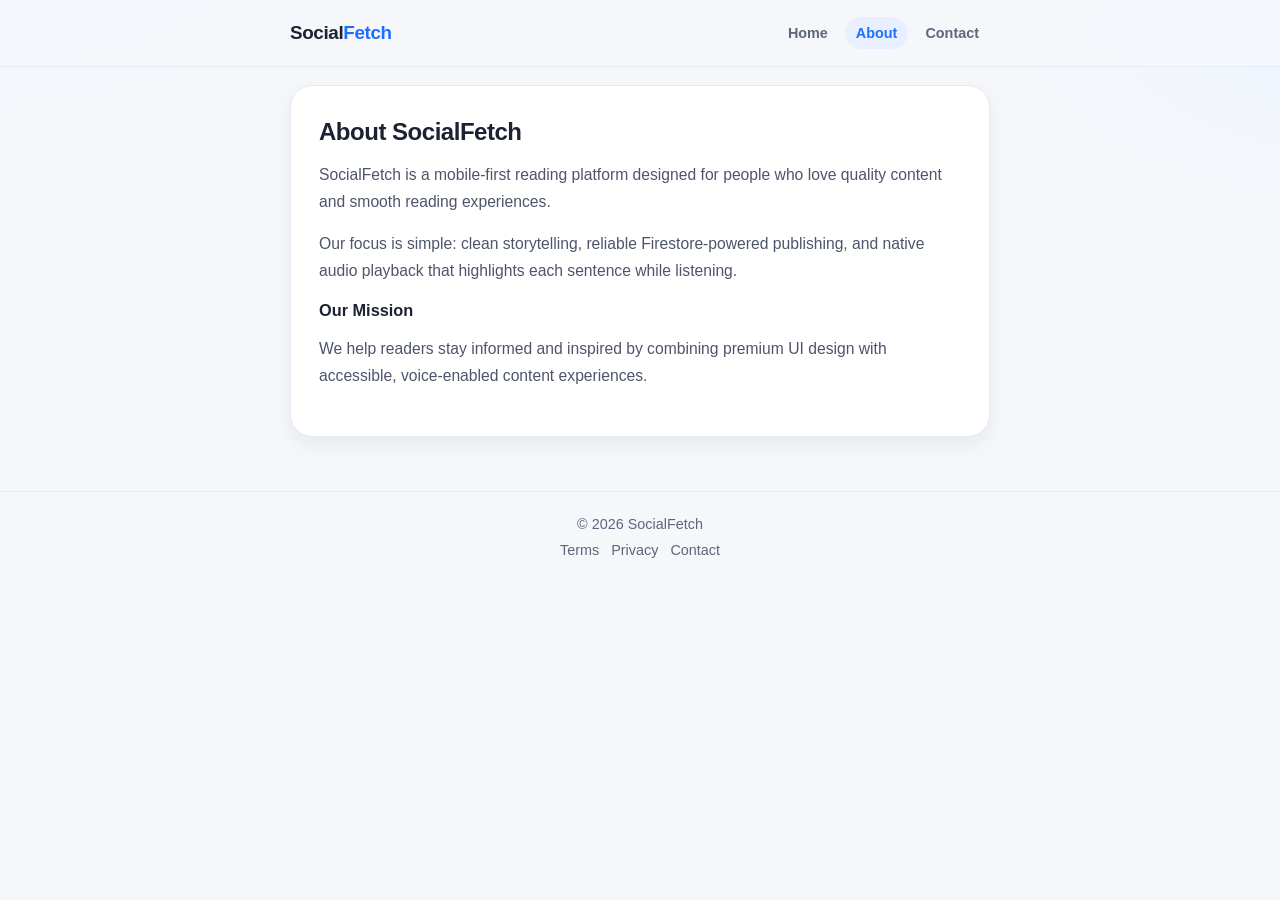
==== about.html @ 6606d96b "skeleton ready" ====
<!DOCTYPE html>
<html lang="en">
<head>
  <meta charset="UTF-8" />
  <meta name="viewport" content="width=device-width, initial-scale=1.0" />
  <title>SocialFetch | About</title>
  <meta name="description" content="Learn more about SocialFetch." />
  <link rel="stylesheet" href="assets/styles.css" />
</head>
<body data-page="about">
  <div id="site-header"></div>

  <main class="page-shell">
    <article class="content-page">
      <h1>About SocialFetch</h1>
      <p>SocialFetch is a mobile-first reading platform designed for people who love quality content and smooth reading experiences.</p>
      <p>Our focus is simple: clean storytelling, reliable Firestore-powered publishing, and native audio playback that highlights each sentence while listening.</p>
      <h2>Our Mission</h2>
      <p>We help readers stay informed and inspired by combining premium UI design with accessible, voice-enabled content experiences.</p>
    </article>
  </main>

  <div id="site-footer"></div>

  <script src="https://code.jquery.com/jquery-3.7.1.min.js"></script>
  <script type="module" src="assets/static-page.js"></script>
</body>
</html>
---- assets/styles.css ----
:root {
  --bg: #f5f7fb;
  --bg-soft: #eef3ff;
  --surface: #ffffff;
  --surface-soft: #f4f7fb;
  --text: #1d2233;
  --text-muted: #5f667a;
  --line: #e5eaf3;
  --brand: #1f6fff;
  --brand-soft: #e8f0ff;
  --shadow-sm: 0 8px 20px rgba(17, 24, 39, 0.06);
  --shadow-md: 0 18px 35px rgba(17, 24, 39, 0.1);
  --radius-xl: 22px;
  --radius-lg: 18px;
  --radius-md: 13px;
  --max-width: 700px;
}

* {
  box-sizing: border-box;
}

html,
body {
  margin: 0;
  padding: 0;
  min-height: 100%;
}

body {
  font-family: "Avenir Next", "Segoe UI", -apple-system, BlinkMacSystemFont, sans-serif;
  color: var(--text);
  background:
    radial-gradient(1100px 500px at -8% -12%, #eaf1ff 0%, transparent 45%),
    radial-gradient(900px 500px at 108% 0%, #edf3ff 0%, transparent 42%),
    var(--bg);
}

a {
  color: inherit;
  text-decoration: none;
}

.site-navbar {
  position: sticky;
  top: 0;
  z-index: 30;
  backdrop-filter: blur(12px);
  background: rgba(245, 247, 251, 0.84);
  border-bottom: 1px solid rgba(229, 234, 243, 0.9);
}

.navbar-inner {
  max-width: var(--max-width);
  margin: 0 auto;
  min-height: 66px;
  padding: 10px 14px;
  display: flex;
  align-items: center;
  justify-content: space-between;
  gap: 12px;
}

.logo {
  font-size: 1.18rem;
  font-weight: 700;
  letter-spacing: -0.02em;
}

.logo b {
  color: var(--brand);
  font-weight: 800;
}

.nav-links {
  display: flex;
  align-items: center;
  gap: 6px;
}

.nav-link {
  padding: 8px 11px;
  border-radius: 999px;
  color: var(--text-muted);
  font-size: 0.9rem;
  font-weight: 600;
  transition: all 0.2s ease;
}

.nav-link:hover {
  background: var(--surface);
  color: var(--text);
}

.nav-link.is-active {
  background: var(--brand-soft);
  color: var(--brand);
}

.page-shell {
  max-width: var(--max-width);
  margin: 0 auto;
  padding: 18px 14px 30px;
}

.page-title {
  margin: 2px 0 8px;
  font-size: 1.5rem;
  letter-spacing: -0.02em;
}

.page-subtitle {
  margin: 0 0 20px;
  color: var(--text-muted);
  line-height: 1.55;
}

.feed {
  display: grid;
  gap: 16px;
}

.card {
  background: var(--surface);
  border: 1px solid var(--line);
  border-radius: var(--radius-xl);
  overflow: hidden;
  box-shadow: var(--shadow-sm);
  opacity: 0;
  transform: translateY(10px);
  animation: fadeSlideIn 0.56s ease forwards;
}

.card-link {
  display: block;
}

.card-image-wrap {
  aspect-ratio: 16 / 9;
  background: #dfe5ef;
  overflow: hidden;
}

.card-image {
  width: 100%;
  height: 100%;
  object-fit: cover;
  display: block;
  transition: transform 0.5s ease;
}

.card-link:hover .card-image,
.card:hover .card-image {
  transform: scale(1.03);
}

.card-body {
  padding: 14px;
  display: grid;
  gap: 10px;
}

.card-audio {
  padding-top: 0;
}

.meta-row {
  display: flex;
  align-items: center;
  justify-content: space-between;
  gap: 10px;
  flex-wrap: wrap;
}

.badge {
  display: inline-flex;
  align-items: center;
  border-radius: 999px;
  padding: 5px 10px;
  font-size: 0.72rem;
  font-weight: 700;
  letter-spacing: 0.02em;
  text-transform: uppercase;
  background: var(--brand-soft);
  color: var(--brand);
}

.timestamp {
  font-size: 0.82rem;
  color: var(--text-muted);
  font-weight: 500;
}

.title {
  margin: 0;
  font-size: 1.16rem;
  line-height: 1.32;
  letter-spacing: -0.01em;
}

.excerpt {
  margin: 0;
  color: var(--text-muted);
  line-height: 1.56;
  font-size: 0.95rem;
}

.actions {
  display: flex;
  justify-content: flex-end;
  gap: 8px;
  flex-wrap: wrap;
}

.control-btn {
  border: 1px solid var(--line);
  background: var(--surface-soft);
  color: var(--text);
  border-radius: 999px;
  padding: 9px 14px;
  font-size: 0.86rem;
  font-weight: 700;
  letter-spacing: 0.01em;
  cursor: pointer;
  transition: all 0.2s ease;
  min-width: 72px;
}

.control-btn:hover:not(:disabled) {
  transform: translateY(-1px);
  border-color: #d7dcea;
  background: #ebeff8;
}

.control-btn:disabled {
  opacity: 0.45;
  cursor: not-allowed;
}

.play-btn {
  background: #edf3ff;
  border-color: #dce7ff;
  color: #195fe6;
}

.card.is-playing .play-btn,
.post-main.is-playing .play-btn {
  background: var(--brand);
  border-color: var(--brand);
  color: #fff;
}

.speech-content {
  margin-top: 2px;
  padding: 0 12px;
  max-height: 0;
  overflow: hidden;
  border-radius: var(--radius-md);
  background: #fbfcff;
  border: 1px solid transparent;
  opacity: 0;
  transition: max-height 0.35s ease, opacity 0.28s ease, padding 0.35s ease, border-color 0.3s ease;
  font-size: 0.92rem;
  line-height: 1.62;
  color: var(--text-muted);
  scroll-behavior: smooth;
}

.card.is-speaking .speech-content,
.post-main.is-speaking .speech-content {
  max-height: 240px;
  overflow-y: auto;
  opacity: 1;
  padding: 12px;
  border-color: #e8ecf5;
}

.sentence {
  border-radius: 6px;
  transition: background-color 0.24s ease, color 0.24s ease;
  padding: 0 2px;
}

.sentence.active {
  background: #fff1a8;
  color: #2f2a16;
}

.state {
  background: var(--surface);
  border: 1px solid var(--line);
  border-radius: var(--radius-xl);
  box-shadow: var(--shadow-sm);
  padding: 26px 18px;
  text-align: center;
  color: var(--text-muted);
  opacity: 0;
  transform: translateY(8px);
  animation: fadeSlideIn 0.45s ease forwards;
}

.state h3 {
  margin: 0 0 8px;
  color: var(--text);
  font-size: 1.05rem;
}

.state p {
  margin: 0;
  line-height: 1.55;
  font-size: 0.92rem;
}

.skeleton {
  pointer-events: none;
  overflow: hidden;
}

.skel-line,
.skel-image,
.skel-pill,
.skel-btn {
  position: relative;
  background: linear-gradient(90deg, #eef1f7 0%, #f7f9fd 50%, #eef1f7 100%);
  background-size: 220% 100%;
  animation: shimmer 1.25s infinite linear;
  border-radius: 10px;
}

.skel-image {
  width: 100%;
  aspect-ratio: 16 / 9;
  border-radius: 0;
}

.skel-line {
  height: 12px;
}

.skel-line.lg {
  height: 16px;
  width: 88%;
}

.skel-line.md {
  width: 68%;
}

.skel-line.sm {
  width: 54%;
}

.skel-pill {
  width: 90px;
  height: 26px;
  border-radius: 999px;
}

.skel-btn {
  width: 100px;
  height: 36px;
  border-radius: 999px;
  margin-left: auto;
}

.post-main {
  background: var(--surface);
  border: 1px solid var(--line);
  border-radius: var(--radius-xl);
  box-shadow: var(--shadow-sm);
  padding: 16px;
  opacity: 0;
  transform: translateY(10px);
  animation: fadeSlideIn 0.55s ease forwards;
}

.post-hero {
  aspect-ratio: 16 / 9;
  border-radius: var(--radius-lg);
  overflow: hidden;
  margin-bottom: 14px;
  background: #dfe5ef;
}

.post-title {
  margin: 6px 0 10px;
  font-family: "Iowan Old Style", "Palatino Linotype", "Book Antiqua", Palatino, serif;
  font-size: 1.82rem;
  line-height: 1.24;
  letter-spacing: -0.02em;
}

.post-reading {
  margin: 0;
  color: #3f465c;
  line-height: 1.95;
  font-size: 1.06rem;
}

.post-reading .sentence {
  padding: 0 3px;
}

.post-reading.speech-content {
  margin-top: 0;
  max-height: none;
  overflow: visible;
  opacity: 1;
  padding: 0;
  border: 0;
  background: transparent;
}

.post-actions {
  margin-top: 14px;
  justify-content: flex-start;
}

.content-page {
  background: var(--surface);
  border: 1px solid var(--line);
  border-radius: var(--radius-xl);
  box-shadow: var(--shadow-sm);
  padding: 20px 16px;
  opacity: 0;
  transform: translateY(10px);
  animation: fadeSlideIn 0.52s ease forwards;
}

.content-page h1 {
  margin: 2px 0 14px;
  font-size: 1.5rem;
  letter-spacing: -0.02em;
}

.content-page h2 {
  margin: 16px 0 8px;
  font-size: 1.02rem;
}

.content-page p,
.content-page li {
  color: #4e556b;
  line-height: 1.72;
  font-size: 0.98rem;
}

.site-footer {
  margin-top: 24px;
  padding: 24px 14px 26px;
  border-top: 1px solid rgba(229, 234, 243, 0.9);
}

.footer-inner {
  max-width: var(--max-width);
  margin: 0 auto;
  text-align: center;
  color: var(--text-muted);
  font-size: 0.9rem;
}

.footer-links {
  margin-top: 10px;
  display: inline-flex;
  align-items: center;
  gap: 12px;
}

.footer-links a {
  color: var(--text-muted);
}

.footer-links a:hover {
  color: var(--brand);
}

@keyframes shimmer {
  0% {
    background-position: 100% 0;
  }
  100% {
    background-position: -100% 0;
  }
}

@keyframes fadeSlideIn {
  to {
    opacity: 1;
    transform: translateY(0);
  }
}

@media (min-width: 720px) {
  .navbar-inner,
  .page-shell {
    padding-inline: 0;
  }

  .card-body,
  .post-main {
    padding: 18px;
  }

  .title {
    font-size: 1.28rem;
  }

  .excerpt {
    font-size: 1rem;
  }

  .post-title {
    font-size: 2.2rem;
  }

  .post-main {
    padding: 20px;
  }

  .content-page {
    padding: 30px 28px;
  }
}
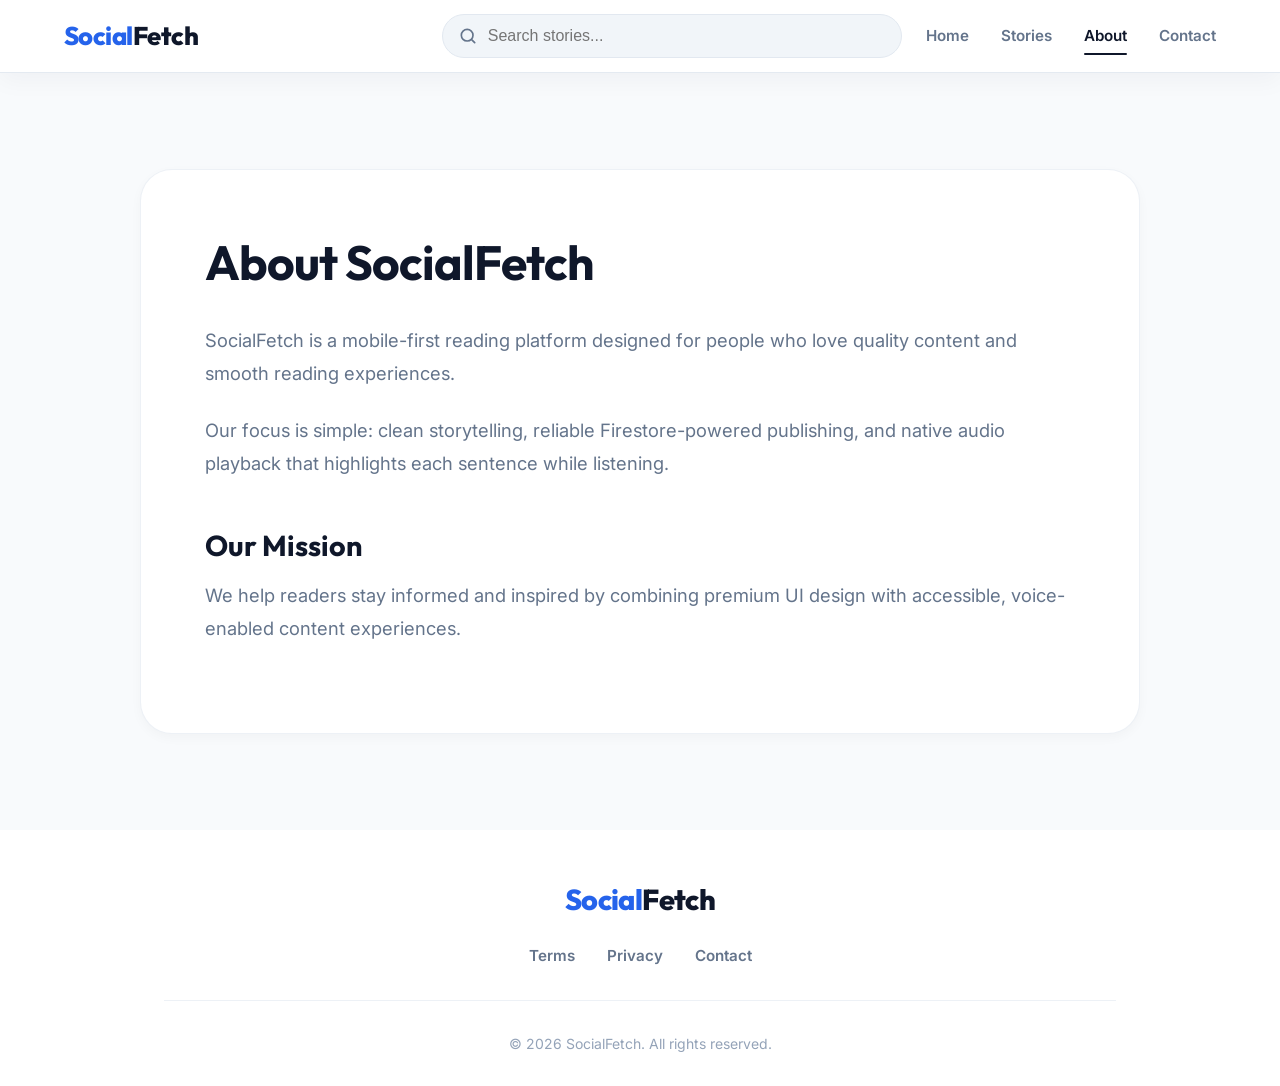
==== commit 7b9892f7: "backbone is ready" ====
--- a/about.html
+++ b/about.html
@@ -10,7 +10,7 @@
 <body data-page="about">
   <div id="site-header"></div>
 
-  <main class="page-shell">
+  <main class="container section-padding">
     <article class="content-page">
       <h1>About SocialFetch</h1>
       <p>SocialFetch is a mobile-first reading platform designed for people who love quality content and smooth reading experiences.</p>
--- a/assets/styles.css
+++ b/assets/styles.css
@@ -1,523 +1,1107 @@
+@import url('https://fonts.googleapis.com/css2?family=Inter:wght@400;500;600&family=Outfit:wght@600;700;800&display=swap');
+
 :root {
-  --bg: #f5f7fb;
-  --bg-soft: #eef3ff;
+  --primary: #2563eb;
+  --primary-dark: #1d4ed8;
+  --primary-light: #dbeafe;
+  --secondary: #0f172a; 
+  --accent: #0ea5e9;
+  --bg: #f8fafc; 
   --surface: #ffffff;
-  --surface-soft: #f4f7fb;
-  --text: #1d2233;
-  --text-muted: #5f667a;
-  --line: #e5eaf3;
-  --brand: #1f6fff;
-  --brand-soft: #e8f0ff;
-  --shadow-sm: 0 8px 20px rgba(17, 24, 39, 0.06);
-  --shadow-md: 0 18px 35px rgba(17, 24, 39, 0.1);
-  --radius-xl: 22px;
-  --radius-lg: 18px;
-  --radius-md: 13px;
-  --max-width: 700px;
+  --text: #1e293b;
+  --text-muted: #64748b;
+  --border: #e2e8f0;
+  
+  --shadow-sm: 0 4px 12px rgba(15, 23, 42, 0.03);
+  --shadow-md: 0 10px 30px -10px rgba(15, 23, 42, 0.06);
+  --shadow-lg: 0 20px 40px -15px rgba(15, 23, 42, 0.1);
+  
+  --radius-sm: 0.375rem;
+  --radius-md: 0.5rem;
+  --radius-lg: 0.75rem;
+  --radius-xl: 1rem;
+  --radius-2xl: 1.5rem;
+  --radius-3xl: 2rem;
+  
+  --space-1: 0.5rem;
+  --space-2: 1rem;
+  --space-3: 1.5rem;
+  --space-4: 2rem;
+  --space-5: 2.5rem;
+  --space-6: 3rem;
+  --max-width: 1000px; 
+  --header-height: 84px;
 }
 
 * {
   box-sizing: border-box;
-}
-
-html,
-body {
   margin: 0;
   padding: 0;
-  min-height: 100%;
+}
+
+html {
+  scroll-behavior: smooth;
 }
 
 body {
-  font-family: "Avenir Next", "Segoe UI", -apple-system, BlinkMacSystemFont, sans-serif;
+  font-family: 'Inter', -apple-system, BlinkMacSystemFont, sans-serif;
+  background-color: var(--bg);
   color: var(--text);
-  background:
-    radial-gradient(1100px 500px at -8% -12%, #eaf1ff 0%, transparent 45%),
-    radial-gradient(900px 500px at 108% 0%, #edf3ff 0%, transparent 42%),
-    var(--bg);
+  line-height: 1.5;
+  -webkit-font-smoothing: antialiased;
+}
+
+h1, h2, h3, h4 {
+  font-family: 'Outfit', sans-serif;
+  font-weight: 700;
+  color: var(--secondary);
+  line-height: 1.2;
 }
 
 a {
+  text-decoration: none;
   color: inherit;
-  text-decoration: none;
-}
-
-.site-navbar {
+  transition: all 0.25s ease;
+}
+
+button {
+  font-family: inherit;
+  cursor: pointer;
+  border: none;
+  background: none;
+}
+
+/* --- Layout --- */
+.container {
+  max-width: var(--max-width);
+  margin: 0 auto;
+  padding: 0 var(--space-3);
+}
+
+.section-padding {
+  padding: 4rem 0; 
+}
+
+.section-padding h2 {
+  margin-bottom: 2rem;
+}
+
+.section-padding {
+  border-bottom: none !important;
+}
+
+/* --- The "Floating Island" Navbar --- */
+.navbar {
+  width: 100%;
+  min-height: 72px;
+  margin: 0;
+  border-radius: 0;
+  background: rgba(255, 255, 255, 0.9);
+  backdrop-filter: blur(14px);
+  -webkit-backdrop-filter: blur(14px);
+  border-bottom: 1px solid rgba(226, 232, 240, 0.9);
+  box-shadow: 0 8px 24px rgba(15, 23, 42, 0.04);
   position: sticky;
   top: 0;
-  z-index: 30;
+  z-index: 100;
+  display: flex;
+  align-items: center;
+  transition: all 0.3s ease;
+}
+
+.navbar .container {
+  width: 100%;
+  max-width: 1200px;
+  padding: 0 1.5rem;
+}
+
+.nav-inner {
+  display: flex;
+  justify-content: flex-start;
+  align-items: center;
+  flex-wrap: nowrap;
+  gap: 1.25rem;
+  width: 100%;
+  min-height: 72px;
+  padding: 0;
+}
+
+.logo {
+  font-family: 'Outfit', sans-serif;
+  font-size: 1.6rem;
+  font-weight: 800;
+  color: var(--primary);
+  display: flex;
+  align-items: center;
+  letter-spacing: -0.02em;
+  margin-right: auto;
+  flex-shrink: 0;
+}
+
+.logo span {
+  color: var(--secondary);
+}
+
+.nav-search-wrapper {
+  position: relative;
+  display: flex;
+  order: initial;
+  flex: 0 1 460px;
+  max-width: 460px;
+  margin-bottom: 0;
+}
+
+.nav-search-icon {
+  position: absolute;
+  top: 50%;
+  left: 1rem;
+  transform: translateY(-50%);
+  color: #64748b;
+  width: 20px;
+  height: 20px;
+  display: inline-flex;
+}
+
+.nav-search-icon svg {
+  width: 100%;
+  height: 100%;
+}
+
+.nav-search-input {
+  width: 100%;
+  height: 44px;
+  border-radius: 999px;
+  border: 1px solid #e2e8f0;
+  background: #f1f5f9;
+  color: #0f172a;
+  padding: 0 1rem 0 2.8rem;
+  font-size: 1rem;
+  outline: none;
+  transition: border-color 0.2s ease, box-shadow 0.2s ease, background-color 0.2s ease;
+}
+
+.nav-search-input:focus {
+  background: #ffffff;
+  border-color: #bfdbfe;
+  box-shadow: 0 0 0 4px rgb(219 234 254 / 0.7);
+}
+
+.nav-links {
+  display: none;
+}
+
+@media (min-width: 768px) {
+  .nav-links {
+    display: flex;
+    gap: var(--space-4);
+    align-items: center;
+    margin-left: 0.25rem;
+  }
+}
+
+.nav-link {
+  position: relative;
+  font-weight: 600;
+  font-size: 0.95rem;
+  color: var(--text-muted);
+  padding: 0.375rem 0;
+}
+
+.nav-link::after {
+  content: "";
+  position: absolute;
+  left: 0;
+  bottom: -2px;
+  width: 100%;
+  height: 2px;
+  border-radius: 999px;
+  background: var(--secondary);
+  transform: scaleX(0);
+  transform-origin: left;
+  transition: transform 0.25s ease;
+}
+
+.nav-link:hover,
+.nav-link.active {
+  color: var(--secondary);
+}
+
+.nav-link:hover::after,
+.nav-link.active::after {
+  transform: scaleX(1);
+}
+
+.nav-story-filters {
+  display: flex;
+  justify-content: center;
+  gap: 0.75rem;
+  padding: 0.5rem 0 0.9rem;
+  border-top: 1px solid rgba(226, 232, 240, 0.8);
+}
+
+.navbar.has-filters {
+  border-radius: 0;
+}
+
+@media (max-width: 767px) {
+  .nav-inner {
+    min-height: 64px;
+    flex-wrap: wrap;
+    gap: 0.75rem;
+    padding: 0.5rem 0;
+    justify-content: space-between; /* Fixes alignment */
+  }
+
+  .logo {
+    margin-right: auto;
+  }
+
+  .nav-search-wrapper {
+    order: 3;
+    flex: 1 0 100%;
+    max-width: 100%;
+  }
+
+  .nav-story-filters {
+    justify-content: flex-start;
+    overflow-x: auto;
+    padding-bottom: 0.8rem;
+  }
+
+  .mobile-menu-btn {
+    align-self: center; /* Fixes alignment */
+    margin-top: 4px; /* Fixes alignment */
+  }
+}
+
+/* Mobile Menu */
+.mobile-menu-btn {
+  display: flex;
+  flex-direction: column;
+  gap: 5px;
+  width: 30px;
+  z-index: 110;
+}
+
+@media (min-width: 768px) {
+  .mobile-menu-btn {
+    display: none;
+  }
+}
+
+.mobile-menu-btn span {
+  display: block;
+  width: 100%;
+  height: 2px;
+  background-color: var(--secondary);
+  transition: all 0.3s ease;
+}
+
+/* Hamburger to X animation */
+.mobile-menu-btn.open span:nth-child(1) {
+  transform: translateY(7px) rotate(45deg);
+}
+.mobile-menu-btn.open span:nth-child(2) {
+  opacity: 0;
+}
+.mobile-menu-btn.open span:nth-child(3) {
+  transform: translateY(-7px) rotate(-45deg);
+}
+
+.mobile-drawer {
+  position: fixed;
+  top: 0;
+  right: -100%;
+  width: 80%;
+  height: 100vh;
+  background: rgba(255,255,255,0.95);
+  backdrop-filter: blur(20px);
+  -webkit-backdrop-filter: blur(20px);
+  z-index: 105;
+  padding: 7rem 2rem;
+  transition: right 0.4s cubic-bezier(0.16, 1, 0.3, 1);
+  box-shadow: -10px 0 40px rgba(0,0,0,0.05);
+  display: flex;
+  flex-direction: column;
+  gap: 2rem;
+}
+
+.mobile-drawer.open {
+  right: 0;
+}
+
+/* --- Modern Dribbble Parallelogram Hero Section --- */
+.hero {
+  position: relative;
+  overflow: hidden;
+  padding: calc(var(--space-6) * 3) 0 calc(var(--space-6) * 2.5);
+  background: transparent;
+}
+
+.hero::before {
+  content: '';
+  position: absolute;
+  top: -20%;
+  left: -10%;
+  width: 60vw;
+  height: 60vw;
+  background: radial-gradient(circle, rgba(37, 99, 235, 0.15) 0%, rgba(14, 165, 233, 0.05) 50%, transparent 70%);
+  filter: blur(80px);
+  z-index: -1;
+  pointer-events: none;
+}
+
+.hero::after {
+  content: '';
+  position: absolute;
+  bottom: -10%;
+  right: -5%;
+  width: 50vw;
+  height: 50vw;
+  background: radial-gradient(circle, rgba(14, 165, 233, 0.12) 0%, transparent 60%);
+  filter: blur(60px);
+  z-index: -1;
+  pointer-events: none;
+}
+
+.hero-grid {
+  display: grid;
+  grid-template-columns: 1fr 1.2fr;
+  align-items: start;
+  gap: var(--space-6);
+}
+
+.hero-text {
+  text-align: left;
+}
+
+.hero-title {
+  font-size: clamp(3rem, 5vw, 4.2rem);
+  margin-bottom: var(--space-2);
+  font-weight: 800;
+  letter-spacing: -0.03em;
+  color: var(--secondary);
+  line-height: 1.05;
+  max-width: 800px;
+}
+
+.hero-subtitle {
+  font-size: 1.25rem;
+  color: var(--text-muted);
+  max-width: 600px;
+  margin: 0 0 var(--space-5) 0;
+  line-height: 1.6;
+}
+
+.cta-button {
+  background: var(--secondary);
+  color: white;
+  padding: 1rem 2.5rem;
+  border-radius: 9999px;
+  font-weight: 600;
+  letter-spacing: 0.01em;
+  font-size: 1.05rem;
+  box-shadow: 0 10px 24px rgba(15, 23, 42, 0.2);
+  display: inline-flex;
+  align-items: center;
+  gap: 0.5rem;
+  border: 1px solid rgba(255, 255, 255, 0.1);
+  transition: all 0.3s cubic-bezier(0.4, 0, 0.2, 1);
+}
+
+.cta-button:hover {
+  transform: translateY(-3px) scale(1.02);
+  box-shadow: 0 14px 30px rgba(15, 23, 42, 0.3);
+  background: #000000;
+}
+
+.hero-visual {
+  display: flex;
+  height: 500px;
+  position: relative;
+  gap: 15px; 
+  margin-left: 0;
+  width: 100%;
+}
+
+.visual-card {
+  flex: 1;
+  position: relative;
+  height: 100%;
+  overflow: hidden;
+  clip-path: polygon(25% 0, 100% 0, 75% 100%, 0% 100%);
+  background: var(--surface);
+  transition: transform 0.4s cubic-bezier(0.16, 1, 0.3, 1), filter 0.4s ease;
+  border-radius: 0; 
+}
+
+.visual-card:nth-child(even) {
+  transform: translateY(15px);
+}
+.visual-card:nth-child(odd) {
+  transform: translateY(-15px);
+}
+
+.visual-card img {
+  width: 100%;
+  height: 100%;
+  object-fit: cover;
+  transform: scale(1.3); 
+  transition: transform 0.6s ease;
+  filter: grayscale(10%);
+}
+
+.visual-card:hover {
+  z-index: 10;
+}
+
+.visual-card:hover img {
+  transform: scale(1.4);
+  filter: grayscale(0%);
+}
+
+@media (max-width: 992px) {
+  .hero-grid {
+    grid-template-columns: 1fr;
+    text-align: center;
+  }
+  
+  .hero-text {
+    text-align: center;
+    order: 2;
+  }
+  
+  .hero-subtitle {
+    margin: 0 auto var(--space-5);
+  }
+  
+  .hero-visual {
+    order: 1;
+    height: 350px;
+    margin: var(--space-4) auto;
+    width: 100%;
+    max-width: 600px;
+  }
+}
+
+/* --- Search & Filter --- */
+.filter-bar {
+  position: sticky;
+  top: 6rem;
+  z-index: 90;
+  background: rgba(248, 250, 252, 0.85);
   backdrop-filter: blur(12px);
-  background: rgba(245, 247, 251, 0.84);
-  border-bottom: 1px solid rgba(229, 234, 243, 0.9);
-}
-
-.navbar-inner {
-  max-width: var(--max-width);
-  margin: 0 auto;
-  min-height: 66px;
-  padding: 10px 14px;
-  display: flex;
-  align-items: center;
-  justify-content: space-between;
-  gap: 12px;
-}
-
-.logo {
-  font-size: 1.18rem;
-  font-weight: 700;
-  letter-spacing: -0.02em;
-}
-
-.logo b {
-  color: var(--brand);
-  font-weight: 800;
-}
-
-.nav-links {
-  display: flex;
-  align-items: center;
-  gap: 6px;
-}
-
-.nav-link {
-  padding: 8px 11px;
-  border-radius: 999px;
+  -webkit-backdrop-filter: blur(12px);
+  padding: var(--space-3) 0;
+  border-bottom: 1px solid rgba(226, 232, 240, 0.6);
+}
+
+.filter-inner {
+  display: flex;
+  flex-direction: column;
+  gap: var(--space-2);
+  border: 1px solid rgba(226, 232, 240, 0.8);
+  border-radius: var(--radius-2xl);
+  background: rgba(255, 255, 255, 0.9);
+  box-shadow: var(--shadow-sm);
+  padding: 0.75rem;
+}
+
+@media (min-width: 768px) {
+  .filter-inner {
+    flex-direction: row;
+    align-items: center;
+    justify-content: space-between;
+    gap: var(--space-3);
+  }
+}
+
+.search-wrapper {
+  position: relative;
+  flex: 1;
+  max-width: 400px;
+}
+
+.search-input {
+  width: 100%;
+  padding: 0.75rem 1rem 0.75rem 2.75rem;
+  border: 1px solid transparent;
+  border-radius: var(--radius-xl);
+  background: #f1f5f9;
+  font-size: 0.96rem;
+  outline: none;
+  transition: all 0.2s ease;
+}
+
+.search-input:focus {
+  background: var(--surface);
+  border-color: var(--primary-light);
+  box-shadow: 0 0 0 4px rgba(219, 234, 254, 0.5);
+}
+
+.search-icon {
+  position: absolute;
+  left: 1rem;
+  top: 50%;
+  transform: translateY(-50%);
+  color: var(--text-muted);
+}
+
+.categories {
+  display: flex;
+  gap: 0.5rem;
+  overflow-x: auto;
+  padding-bottom: 2px;
+  scrollbar-width: none;
+}
+
+.categories::-webkit-scrollbar {
+  display: none;
+}
+
+.category-btn {
+  padding: 0.5rem 1.25rem;
+  border-radius: 9999px;
+  background: transparent;
   color: var(--text-muted);
   font-size: 0.9rem;
   font-weight: 600;
+  white-space: nowrap;
   transition: all 0.2s ease;
 }
 
-.nav-link:hover {
-  background: var(--surface);
-  color: var(--text);
-}
-
-.nav-link.is-active {
-  background: var(--brand-soft);
-  color: var(--brand);
-}
-
-.page-shell {
-  max-width: var(--max-width);
-  margin: 0 auto;
-  padding: 18px 14px 30px;
-}
-
-.page-title {
-  margin: 2px 0 8px;
+.category-btn:hover {
+  color: var(--secondary);
+  background: #f1f5f9;
+}
+
+.category-btn.active {
+  background: var(--secondary);
+  color: white;
+  box-shadow: 0 4px 12px rgba(15, 23, 42, 0.15);
+}
+
+/* --- How It Works --- */
+.how-it-works-grid {
+  display: grid;
+  grid-template-columns: repeat(auto-fit, minmax(250px, 1fr));
+  gap: var(--space-4);
+  margin-top: 2rem;
+}
+
+.step-card {
+  background: rgba(255, 255, 255, 0.6);
+  backdrop-filter: blur(10px);
+  padding: var(--space-5);
+  border-radius: var(--radius-3xl);
+  border: 1px solid rgba(255,255,255,0.8);
+  text-align: center;
+  box-shadow: var(--shadow-sm);
+  transition: transform 0.3s ease, box-shadow 0.3s ease;
+}
+
+.step-card:hover {
+  transform: translateY(-4px);
+  box-shadow: var(--shadow-md);
+  background: rgba(255, 255, 255, 1);
+}
+
+.step-icon {
+  width: 64px;
+  height: 64px;
+  background: #f1f5f9;
+  color: var(--secondary);
+  border-radius: 1.25rem;
+  display: flex;
+  align-items: center;
+  justify-content: center;
+  margin: 0 auto 1.5rem;
   font-size: 1.5rem;
-  letter-spacing: -0.02em;
-}
-
-.page-subtitle {
-  margin: 0 0 20px;
-  color: var(--text-muted);
-  line-height: 1.55;
-}
-
+  transition: background 0.3s ease, color 0.3s ease;
+}
+
+.step-card:hover .step-icon {
+  background: var(--secondary);
+  color: white;
+}
+
+/* --- The Bento Grid Feed --- */
 .feed {
   display: grid;
-  gap: 16px;
+  grid-template-columns: repeat(auto-fill, minmax(300px, 1fr));
+  grid-auto-rows: 400px;
+  grid-auto-flow: dense;
+  gap: var(--space-4);
+  margin-top: var(--space-4);
 }
 
 .card {
+  height: 100%;
   background: var(--surface);
-  border: 1px solid var(--line);
-  border-radius: var(--radius-xl);
+  border-radius: var(--radius-3xl);
   overflow: hidden;
-  box-shadow: var(--shadow-sm);
-  opacity: 0;
-  transform: translateY(10px);
-  animation: fadeSlideIn 0.56s ease forwards;
-}
-
-.card-link {
-  display: block;
+  border: 1px solid rgba(226, 232, 240, 0.6);
+  box-shadow: var(--shadow-md);
+  transition: transform 0.3s cubic-bezier(0.16, 1, 0.3, 1), box-shadow 0.3s ease, border-color 0.3s ease;
+  display: flex;
+  flex-direction: column;
+}
+
+.card:hover {
+  transform: translateY(-8px);
+  box-shadow: var(--shadow-lg);
+  border-color: rgba(219, 234, 254, 0.8);
 }
 
 .card-image-wrap {
-  aspect-ratio: 16 / 9;
-  background: #dfe5ef;
+  position: relative;
+  height: 180px;
+  flex-shrink: 0;
+  width: 100%;
   overflow: hidden;
+  border-bottom: 1px solid rgba(0,0,0,0.03);
 }
 
 .card-image {
   width: 100%;
   height: 100%;
   object-fit: cover;
+  transition: transform 0.6s cubic-bezier(0.16, 1, 0.3, 1);
+}
+
+.card:hover .card-image {
+  transform: scale(1.06);
+}
+
+.card-badge {
+  position: absolute;
+  top: var(--space-2);
+  left: var(--space-2);
+  background: rgba(255, 255, 255, 0.5);
+  backdrop-filter: blur(12px);
+  -webkit-backdrop-filter: blur(12px);
+  padding: 0.375rem 1rem;
+  border-radius: 999px;
+  font-size: 0.75rem;
+  font-weight: 700;
+  text-transform: uppercase;
+  letter-spacing: 0.05em;
+  color: var(--secondary);
+  border: 1px solid rgba(255, 255, 255, 0.7);
+  box-shadow: 0 4px 12px rgba(0, 0, 0, 0.05);
+}
+
+.card-body {
+  padding: var(--space-3) var(--space-4);
+  flex: 1;
+  display: flex;
+  flex-direction: column;
+  gap: 0.25rem;
+}
+
+.card-meta {
+  font-size: 0.85rem;
+  color: var(--text-muted);
+  margin-bottom: 0.5rem;
+  font-weight: 500;
+}
+
+.card-title {
+  font-size: 1.4rem;
+  margin-bottom: 0.75rem;
+  line-height: 1.25;
+  letter-spacing: -0.01em;
+}
+
+.card-excerpt {
+  color: var(--text-muted);
+  font-size: 0.95rem;
+  margin-bottom: var(--space-3);
+  display: -webkit-box;
+  -webkit-line-clamp: 2;
+  -webkit-box-orient: vertical;
+  overflow: hidden;
+}
+
+.card-footer {
+  margin-top: auto;
+  display: flex;
+  justify-content: space-between;
+  align-items: center;
+}
+
+.read-more {
+  color: var(--secondary);
+  font-weight: 700;
+  font-size: 0.95rem;
+  display: flex;
+  align-items: center;
+  gap: 0.375rem;
+}
+
+.read-more i {
+  transition: transform 0.25s ease;
+}
+
+.read-more:hover {
+  color: var(--primary);
+}
+
+.read-more:hover i {
+  transform: translateX(4px);
+}
+
+@media (min-width: 768px) {
+  .card:nth-child(4n + 1) {
+    grid-column: span 2;
+    grid-row: span 2;
+  }
+  
+  .card:nth-child(4n + 1) .card-image-wrap {
+    height: 55%;
+  }
+
+  .card:nth-child(4n + 1) .card-body {
+    padding: var(--space-4) var(--space-5);
+  }
+
+  .card:nth-child(4n + 1) .card-title {
+    font-size: 2.25rem;
+    margin-bottom: var(--space-2);
+  }
+
+  .card:nth-child(4n + 1) .card-excerpt {
+    font-size: 1.1rem;
+    -webkit-line-clamp: 4;
+  }
+}
+
+/* --- Audio UI --- */
+.card-audio-controls {
+  padding: 0.75rem var(--space-4);
+  background: #f8fafc;
+  border-top: 1px solid rgba(226, 232, 240, 0.6);
+  display: flex;
+  gap: var(--space-1);
+  align-items: center;
+}
+
+.audio-btn {
+  min-width: 38px;
+  height: 38px;
+  border-radius: 999px;
+  border: 1px solid #e2e8f0;
+  display: flex;
+  align-items: center;
+  justify-content: center;
+  background: #ffffff;
+  color: var(--secondary);
+  box-shadow: var(--shadow-sm);
+  transition: all 0.2s ease;
+}
+
+.audio-btn:hover:not(:disabled) {
+  background: var(--secondary);
+  color: white;
+  transform: translateY(-1px);
+  border-color: var(--secondary);
+  box-shadow: 0 8px 16px rgba(15, 23, 42, 0.15);
+}
+
+.audio-btn:disabled {
+  opacity: 0.5;
+  cursor: not-allowed;
+}
+
+.card .speech-content {
+  display: none;
+  padding: 1.5rem var(--space-4);
+  background: var(--secondary);
+  color: white;
+  font-size: 0.95rem;
+  max-height: 180px;
+  overflow-y: auto;
+}
+
+.card.is-speaking .speech-content {
   display: block;
-  transition: transform 0.5s ease;
-}
-
-.card-link:hover .card-image,
-.card:hover .card-image {
-  transform: scale(1.03);
-}
-
-.card-body {
-  padding: 14px;
-  display: grid;
-  gap: 10px;
-}
-
-.card-audio {
-  padding-top: 0;
-}
-
-.meta-row {
-  display: flex;
+}
+
+.post-content.speech-content {
+  display: block;
+}
+
+.sentence {
+  transition: all 0.2s;
+  padding: 0 2px;
+  border-radius: 4px;
+}
+
+.sentence.active {
+  background: rgba(255, 255, 255, 0.2);
+  color: white;
+  box-shadow: 0 0 0 2px rgba(255, 255, 255, 0.2);
+}
+
+/* --- Post Page --- */
+.post-header {
+  padding: 4rem 0 2rem;
+  text-align: center;
+}
+
+.post-hero-image {
+  width: 100%;
+  height: 60vh;
+  min-height: 400px;
+  object-fit: cover;
+  border-radius: var(--radius-3xl);
+  margin-bottom: 3rem;
+  box-shadow: var(--shadow-md);
+}
+
+.post-meta {
+  display: flex;
+  justify-content: center;
+  gap: 1.5rem;
+  color: var(--text-muted);
+  margin-bottom: 1.5rem;
+  font-weight: 500;
+}
+
+.post-title {
+  font-size: clamp(2.5rem, 5vw, 4rem);
+  margin-bottom: 2rem;
+  letter-spacing: -0.02em;
+}
+
+.post-content {
+  font-size: 1.2rem;
+  line-height: 1.8;
+  color: #334155;
+  margin-bottom: 3rem;
+  max-width: 760px;
+  margin-left: auto;
+  margin-right: auto;
+}
+
+.post-audio-sticky {
+  position: sticky;
+  bottom: 2rem;
+  left: 50%;
+  transform: translateX(-50%);
+  background: rgba(15, 23, 42, 0.85);
+  backdrop-filter: blur(16px);
+  -webkit-backdrop-filter: blur(16px);
+  padding: 0.75rem 1.5rem;
+  border-radius: 999px;
+  display: flex;
+  gap: 1rem;
   align-items: center;
-  justify-content: space-between;
-  gap: 10px;
-  flex-wrap: wrap;
-}
-
-.badge {
-  display: inline-flex;
-  align-items: center;
-  border-radius: 999px;
-  padding: 5px 10px;
-  font-size: 0.72rem;
-  font-weight: 700;
-  letter-spacing: 0.02em;
-  text-transform: uppercase;
-  background: var(--brand-soft);
-  color: var(--brand);
-}
-
-.timestamp {
-  font-size: 0.82rem;
-  color: var(--text-muted);
-  font-weight: 500;
-}
-
-.title {
-  margin: 0;
-  font-size: 1.16rem;
-  line-height: 1.32;
-  letter-spacing: -0.01em;
-}
-
-.excerpt {
-  margin: 0;
-  color: var(--text-muted);
-  line-height: 1.56;
-  font-size: 0.95rem;
-}
-
-.actions {
-  display: flex;
-  justify-content: flex-end;
-  gap: 8px;
-  flex-wrap: wrap;
-}
-
-.control-btn {
-  border: 1px solid var(--line);
-  background: var(--surface-soft);
-  color: var(--text);
-  border-radius: 999px;
-  padding: 9px 14px;
-  font-size: 0.86rem;
-  font-weight: 700;
-  letter-spacing: 0.01em;
-  cursor: pointer;
-  transition: all 0.2s ease;
-  min-width: 72px;
-}
-
-.control-btn:hover:not(:disabled) {
-  transform: translateY(-1px);
-  border-color: #d7dcea;
-  background: #ebeff8;
-}
-
-.control-btn:disabled {
-  opacity: 0.45;
-  cursor: not-allowed;
-}
-
-.play-btn {
-  background: #edf3ff;
-  border-color: #dce7ff;
-  color: #195fe6;
-}
-
-.card.is-playing .play-btn,
-.post-main.is-playing .play-btn {
-  background: var(--brand);
-  border-color: var(--brand);
-  color: #fff;
-}
-
-.speech-content {
-  margin-top: 2px;
-  padding: 0 12px;
-  max-height: 0;
-  overflow: hidden;
-  border-radius: var(--radius-md);
-  background: #fbfcff;
-  border: 1px solid transparent;
-  opacity: 0;
-  transition: max-height 0.35s ease, opacity 0.28s ease, padding 0.35s ease, border-color 0.3s ease;
-  font-size: 0.92rem;
-  line-height: 1.62;
-  color: var(--text-muted);
-  scroll-behavior: smooth;
-}
-
-.card.is-speaking .speech-content,
-.post-main.is-speaking .speech-content {
-  max-height: 240px;
-  overflow-y: auto;
-  opacity: 1;
-  padding: 12px;
-  border-color: #e8ecf5;
-}
-
-.sentence {
-  border-radius: 6px;
-  transition: background-color 0.24s ease, color 0.24s ease;
-  padding: 0 2px;
-}
-
-.sentence.active {
-  background: #fff1a8;
-  color: #2f2a16;
-}
-
-.state {
-  background: var(--surface);
-  border: 1px solid var(--line);
-  border-radius: var(--radius-xl);
-  box-shadow: var(--shadow-sm);
-  padding: 26px 18px;
-  text-align: center;
-  color: var(--text-muted);
-  opacity: 0;
-  transform: translateY(8px);
-  animation: fadeSlideIn 0.45s ease forwards;
-}
-
-.state h3 {
-  margin: 0 0 8px;
-  color: var(--text);
-  font-size: 1.05rem;
-}
-
-.state p {
-  margin: 0;
-  line-height: 1.55;
-  font-size: 0.92rem;
-}
-
-.skeleton {
-  pointer-events: none;
-  overflow: hidden;
-}
-
-.skel-line,
-.skel-image,
-.skel-pill,
-.skel-btn {
-  position: relative;
-  background: linear-gradient(90deg, #eef1f7 0%, #f7f9fd 50%, #eef1f7 100%);
-  background-size: 220% 100%;
-  animation: shimmer 1.25s infinite linear;
-  border-radius: 10px;
-}
-
-.skel-image {
-  width: 100%;
-  aspect-ratio: 16 / 9;
-  border-radius: 0;
-}
-
-.skel-line {
-  height: 12px;
-}
-
-.skel-line.lg {
-  height: 16px;
-  width: 88%;
-}
-
-.skel-line.md {
-  width: 68%;
-}
-
-.skel-line.sm {
-  width: 54%;
-}
-
-.skel-pill {
-  width: 90px;
-  height: 26px;
-  border-radius: 999px;
-}
-
-.skel-btn {
-  width: 100px;
-  height: 36px;
-  border-radius: 999px;
-  margin-left: auto;
-}
-
-.post-main {
-  background: var(--surface);
-  border: 1px solid var(--line);
-  border-radius: var(--radius-xl);
-  box-shadow: var(--shadow-sm);
-  padding: 16px;
-  opacity: 0;
-  transform: translateY(10px);
-  animation: fadeSlideIn 0.55s ease forwards;
-}
-
-.post-hero {
-  aspect-ratio: 16 / 9;
-  border-radius: var(--radius-lg);
-  overflow: hidden;
-  margin-bottom: 14px;
-  background: #dfe5ef;
-}
-
-.post-title {
-  margin: 6px 0 10px;
-  font-family: "Iowan Old Style", "Palatino Linotype", "Book Antiqua", Palatino, serif;
-  font-size: 1.82rem;
-  line-height: 1.24;
-  letter-spacing: -0.02em;
-}
-
-.post-reading {
-  margin: 0;
-  color: #3f465c;
-  line-height: 1.95;
-  font-size: 1.06rem;
-}
-
-.post-reading .sentence {
-  padding: 0 3px;
-}
-
-.post-reading.speech-content {
-  margin-top: 0;
-  max-height: none;
-  overflow: visible;
-  opacity: 1;
-  padding: 0;
-  border: 0;
-  background: transparent;
-}
-
-.post-actions {
-  margin-top: 14px;
-  justify-content: flex-start;
-}
-
+  box-shadow: 0 20px 40px rgba(15, 23, 42, 0.2);
+  z-index: 100;
+  width: fit-content;
+  max-width: 90%;
+  border: 1px solid rgba(255, 255, 255, 0.1);
+}
+
+.post-audio-sticky .audio-btn {
+  background: rgba(255, 255, 255, 0.1);
+  color: white;
+  border: none;
+}
+
+.post-audio-sticky .audio-btn:hover:not(:disabled) {
+  background: white;
+  color: var(--secondary);
+}
+
+/* --- Static Pages --- */
 .content-page {
   background: var(--surface);
-  border: 1px solid var(--line);
-  border-radius: var(--radius-xl);
+  padding: 4rem;
+  border-radius: var(--radius-3xl);
   box-shadow: var(--shadow-sm);
-  padding: 20px 16px;
-  opacity: 0;
-  transform: translateY(10px);
-  animation: fadeSlideIn 0.52s ease forwards;
+  margin-top: 2rem;
+  border: 1px solid rgba(226, 232, 240, 0.6);
 }
 
 .content-page h1 {
-  margin: 2px 0 14px;
-  font-size: 1.5rem;
+  margin-bottom: 2rem;
+  font-size: 3rem;
   letter-spacing: -0.02em;
 }
 
 .content-page h2 {
-  margin: 16px 0 8px;
-  font-size: 1.02rem;
-}
-
-.content-page p,
-.content-page li {
-  color: #4e556b;
-  line-height: 1.72;
-  font-size: 0.98rem;
-}
-
-.site-footer {
-  margin-top: 24px;
-  padding: 24px 14px 26px;
-  border-top: 1px solid rgba(229, 234, 243, 0.9);
+  margin: 3rem 0 1rem;
+  font-size: 1.8rem;
+}
+
+.content-page p {
+  color: var(--text-muted);
+  margin-bottom: 1.5rem;
+  font-size: 1.15rem;
+  line-height: 1.8;
+}
+
+@media (max-width: 640px) {
+  .content-page {
+    padding: 2rem;
+  }
+  .content-page h1 {
+    font-size: 2.2rem;
+  }
+}
+
+/* --- Footer --- */
+.footer {
+  background: var(--surface);
+  color: var(--secondary);
+  margin-top: 2rem; 
+  padding: 3rem 0 2rem;
 }
 
 .footer-inner {
-  max-width: var(--max-width);
-  margin: 0 auto;
+  gap: 1rem;
   text-align: center;
+}
+
+.footer-logo {
+  font-family: 'Outfit', sans-serif;
+  font-size: 1.8rem;
+  font-weight: 800;
+  color: var(--primary);
+  margin-bottom: var(--space-3);
+  display: flex;
+  justify-content: center;
+  align-items: center;
+  letter-spacing: -0.02em;
+}
+
+.footer-logo span {
+  color: var(--secondary);
+}
+
+.footer-links {
+  display: flex;
+  justify-content: center;
+  gap: var(--space-4);
+  margin-bottom: var(--space-4);
+  flex-wrap: wrap;
+}
+
+.footer-link {
   color: var(--text-muted);
-  font-size: 0.9rem;
-}
-
-.footer-links {
-  margin-top: 10px;
-  display: inline-flex;
-  align-items: center;
-  gap: 12px;
-}
-
-.footer-links a {
-  color: var(--text-muted);
-}
-
-.footer-links a:hover {
-  color: var(--brand);
+  font-size: 0.95rem;
+  font-weight: 600;
+}
+
+.footer-link:hover {
+  color: var(--primary);
+}
+
+.copyright {
+  color: #94a3b8;
+  font-size: 0.875rem;
+  border-top: 1px solid rgba(226, 232, 240, 0.6);
+  padding-top: var(--space-4);
+  margin-top: var(--space-2);
+}
+
+/* --- Stories Page Cleanup --- */
+body[data-page="stories"] .filter-bar {
+  position: relative;
+  top: 0;
+  background: transparent;
+  border-bottom: none;
+  backdrop-filter: none;
+  -webkit-backdrop-filter: none;
+  padding: var(--space-2) 0;
+}
+
+body[data-page="stories"] .section-padding {
+  padding-top: var(--space-2);
+}
+
+body[data-page="stories"] .feed {
+  grid-template-columns: 1fr;
+  grid-auto-rows: auto;
+  grid-auto-flow: row;
+  gap: var(--space-3);
+  margin-top: 0;
+}
+
+@media (min-width: 900px) {
+  body[data-page="stories"] .feed {
+    grid-template-columns: repeat(2, minmax(0, 1fr));
+  }
+}
+
+body[data-page="stories"] .card {
+  height: auto;
+}
+
+body[data-page="stories"] .card-image-wrap,
+body[data-page="stories"] .card:nth-child(4n + 1) .card-image-wrap {
+  height: 220px;
+}
+
+body[data-page="stories"] .card:nth-child(4n + 1) {
+  grid-column: span 1;
+  grid-row: span 1;
+}
+
+body[data-page="stories"] .card:nth-child(4n + 1) .card-body {
+  padding: var(--space-3) var(--space-4);
+}
+
+body[data-page="stories"] .card:nth-child(4n + 1) .card-title {
+  font-size: 1.4rem;
+  margin-bottom: 0.75rem;
+}
+
+body[data-page="stories"] .card:nth-child(4n + 1) .card-excerpt {
+  font-size: 0.95rem;
+  -webkit-line-clamp: 2;
+}
+
+/* --- Animations --- */
+@keyframes fadeIn {
+  from { opacity: 0; transform: translateY(15px); }
+  to { opacity: 1; transform: translateY(0); }
+}
+
+.fade-in {
+  animation: fadeIn 0.7s cubic-bezier(0.16, 1, 0.3, 1) forwards;
+}
+
+/* Skeleton Shimmer */
+.skeleton {
+  background: #f1f5f9;
+  position: relative;
+  overflow: hidden;
+  border-color: transparent;
+}
+
+.skeleton::after {
+  content: "";
+  position: absolute;
+  top: 0;
+  right: 0;
+  bottom: 0;
+  left: 0;
+  transform: translateX(-100%);
+  background-image: linear-gradient(
+    90deg,
+    rgba(255, 255, 255, 0) 0,
+    rgba(255, 255, 255, 0.4) 20%,
+    rgba(255, 255, 255, 0.8) 60%,
+    rgba(255, 255, 255, 0)
+  );
+  animation: shimmer 2s infinite;
 }
 
 @keyframes shimmer {
-  0% {
-    background-position: 100% 0;
-  }
   100% {
-    background-position: -100% 0;
-  }
-}
-
-@keyframes fadeSlideIn {
-  to {
-    opacity: 1;
-    transform: translateY(0);
-  }
-}
-
-@media (min-width: 720px) {
-  .navbar-inner,
-  .page-shell {
-    padding-inline: 0;
-  }
-
-  .card-body,
-  .post-main {
-    padding: 18px;
-  }
-
-  .title {
-    font-size: 1.28rem;
-  }
-
-  .excerpt {
-    font-size: 1rem;
-  }
-
-  .post-title {
-    font-size: 2.2rem;
-  }
-
-  .post-main {
-    padding: 20px;
-  }
-
-  .content-page {
-    padding: 30px 28px;
-  }
-}
+    transform: translateX(100%);
+  }
+}
